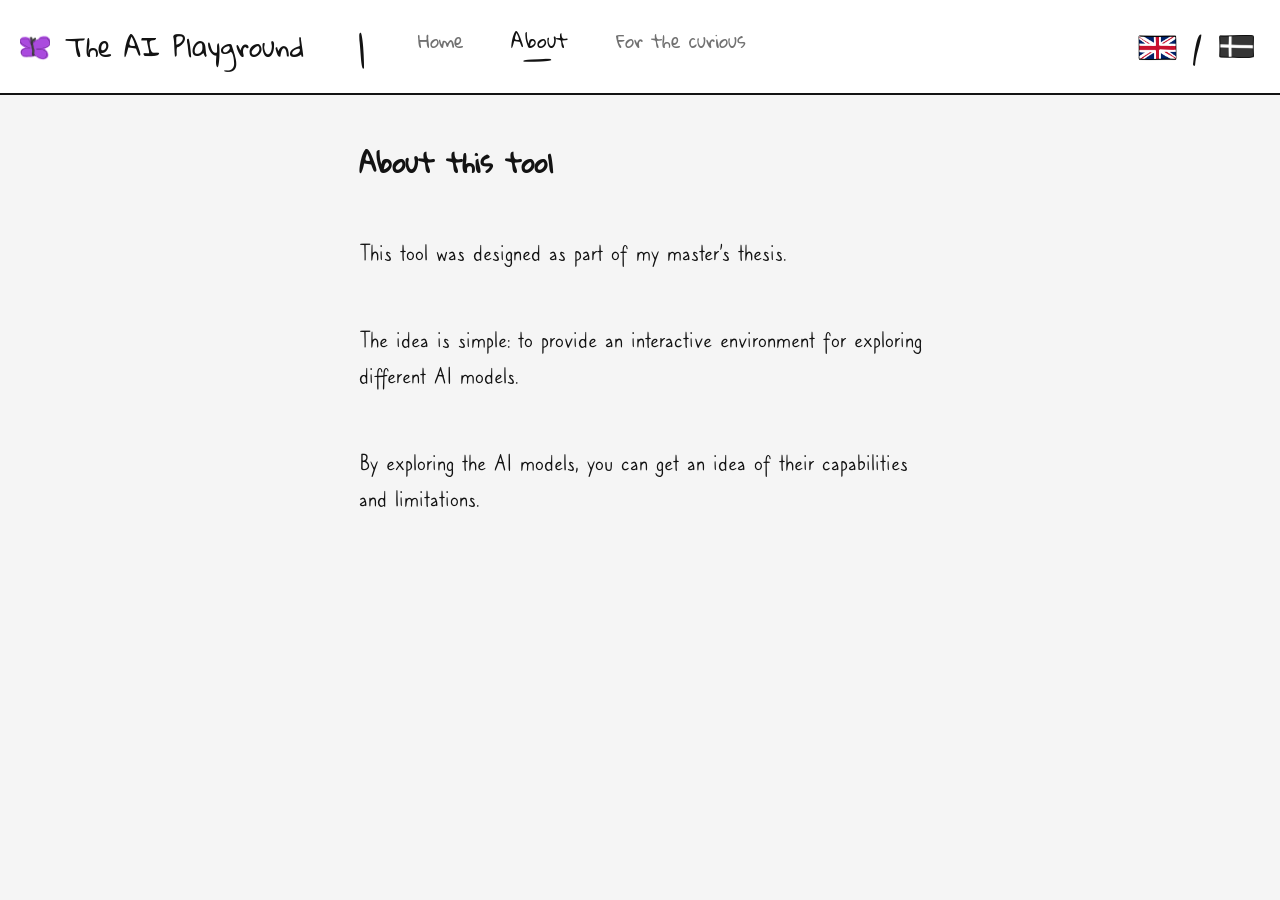
==== about.html @ 84b9162a "Move files from 'public' to the root directory" ====
<!DOCTYPE html>
<html lang="en">
<head>
  <meta charset="utf-8">
  <meta name="viewport" content="width=device-width, initial-scale=1">
  <title>The AI Playground | About</title>
  <link rel="icon" href="./images/butterfly colored.png">
  <link rel="stylesheet" href="./styles/main.css">
</head>
<body>
  <div class="page">
    <div class="topbar">
        <img src="./images/butterfly colored.png" alt="AI Playground Logo" class="logo">
        <h1 data-i18n="siteTitle">The AI Playground</h1>
        <div class="divider vertical">|</div>
        <div id="menu-home" data-i18n="menuOption1" class="menuoption">Home</div>
        <div id="menu-about" data-i18n="menuOption2" class="menuoption active">About</div>
        <div id="menu-curious" data-i18n="menuOption3" class="menuoption">For the curious</div>
        <div class="lang-toggle">
            <button id="lang-en" class="active">
                <img src="./images/flags/uk_color.png" alt="English">
            </button>
            <div class="divider">/</div>
            <button id="lang-da">
                <img src="./images/flags/dk_color.png" alt="Dansk">
            </button>
        </div>
    </div>
    <div class="focus" style="width:fit-content">
      <h2>About this tool</h2>
      <p>This tool was designed as part of my master's thesis.</p>
      <p>The idea is simple: to provide an interactive environment for exploring <br> different AI models.</p>
      <p>By exploring the AI models, you can get an idea of their capabilities <br> and limitations.</p>
    </div>
    
  </div>
  

  <script src="translations.js"></script>
  <script src="script.js"></script>
</body>
</html>
---- styles/main.css ----
@import url("./base.css");
@import url("./typography.css");
@import url("./layout.css");
@import url("./components/topbar.css");
@import url("./components/challenges.css");
@import url("./components/drawing.css");
@import url("./components/cards.css");
@import url("./components/buttons.css");
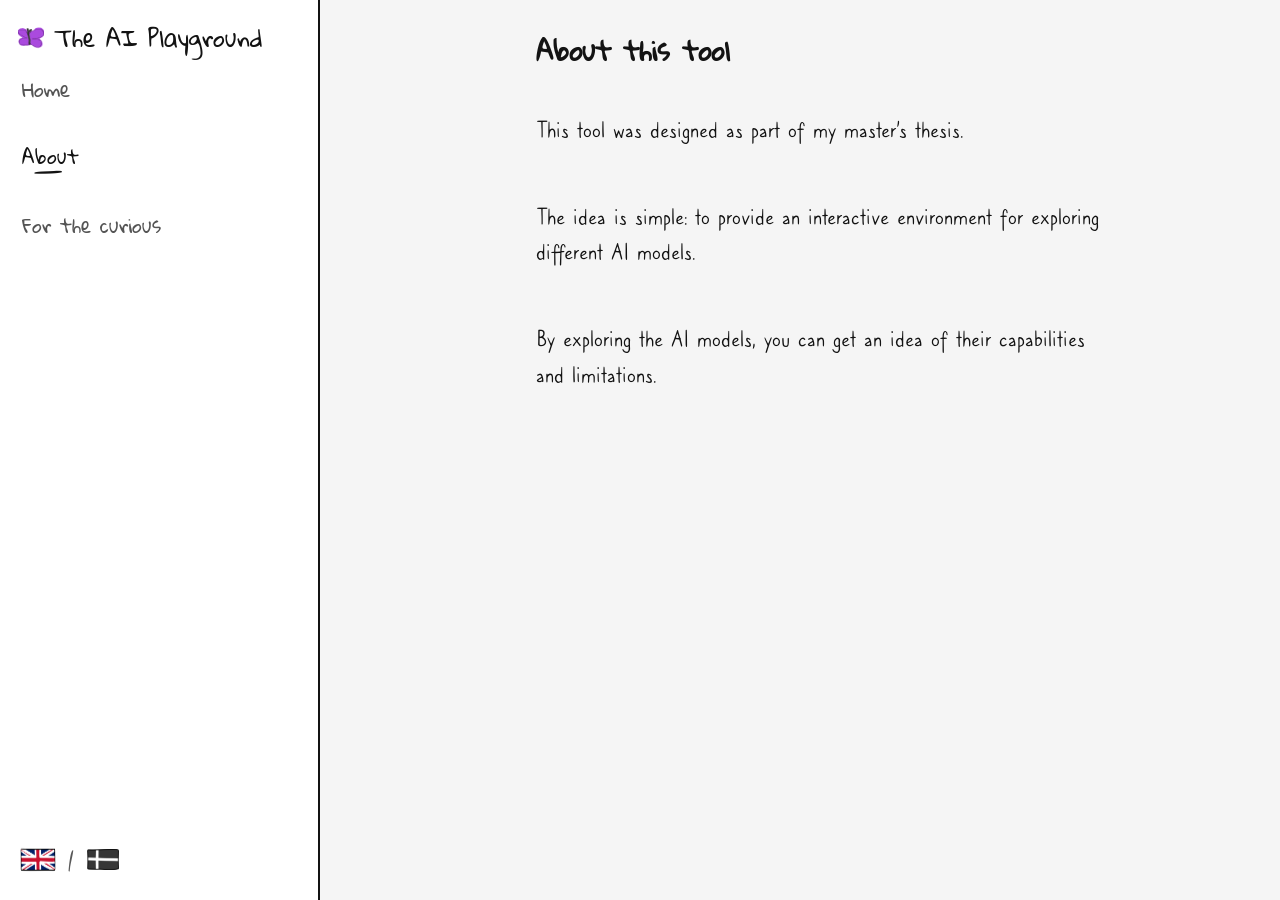
==== commit 2885cc6f: "Revamped the landing page." ====
--- a/about.html
+++ b/about.html
@@ -9,14 +9,16 @@
 </head>
 <body>
   <div class="page">
-    <div class="topbar">
-        <img src="./images/butterfly colored.png" alt="AI Playground Logo" class="logo">
-        <h1 data-i18n="siteTitle">The AI Playground</h1>
-        <div class="divider vertical">|</div>
+    <div class="page-shell">
+    <div class="topbar sidebar">
+        <div class="brand-row">
+            <img src="./images/butterfly colored.png" alt="AI Playground Logo" class="logo">
+            <h1 data-i18n="siteTitle">The AI Playground</h1>
+        </div>
         <div id="menu-home" data-i18n="menuOption1" class="menuoption">Home</div>
         <div id="menu-about" data-i18n="menuOption2" class="menuoption active">About</div>
         <div id="menu-curious" data-i18n="menuOption3" class="menuoption">For the curious</div>
-        <div class="lang-toggle">
+        <div class="lang-toggle sidebar-lang-toggle">
             <button id="lang-en" class="active">
                 <img src="./images/flags/uk_color.png" alt="English">
             </button>
@@ -32,11 +34,12 @@
       <p>The idea is simple: to provide an interactive environment for exploring <br> different AI models.</p>
       <p>By exploring the AI models, you can get an idea of their capabilities <br> and limitations.</p>
     </div>
+    </div>
     
   </div>
   
 
-  <script src="translations.js"></script>
-  <script src="script.js"></script>
+  <script src="scripts/translations.js"></script>
+  <script src="scripts/script.js"></script>
 </body>
-</html>+</html>
--- a/styles/main.css
+++ b/styles/main.css
@@ -5,4 +5,6 @@
 @import url("./components/challenges.css");
 @import url("./components/drawing.css");
 @import url("./components/cards.css");
-@import url("./components/buttons.css");+@import url("./components/buttons.css");
+@import url("./components/rules.css");
+@import url("./chatbot.css");
